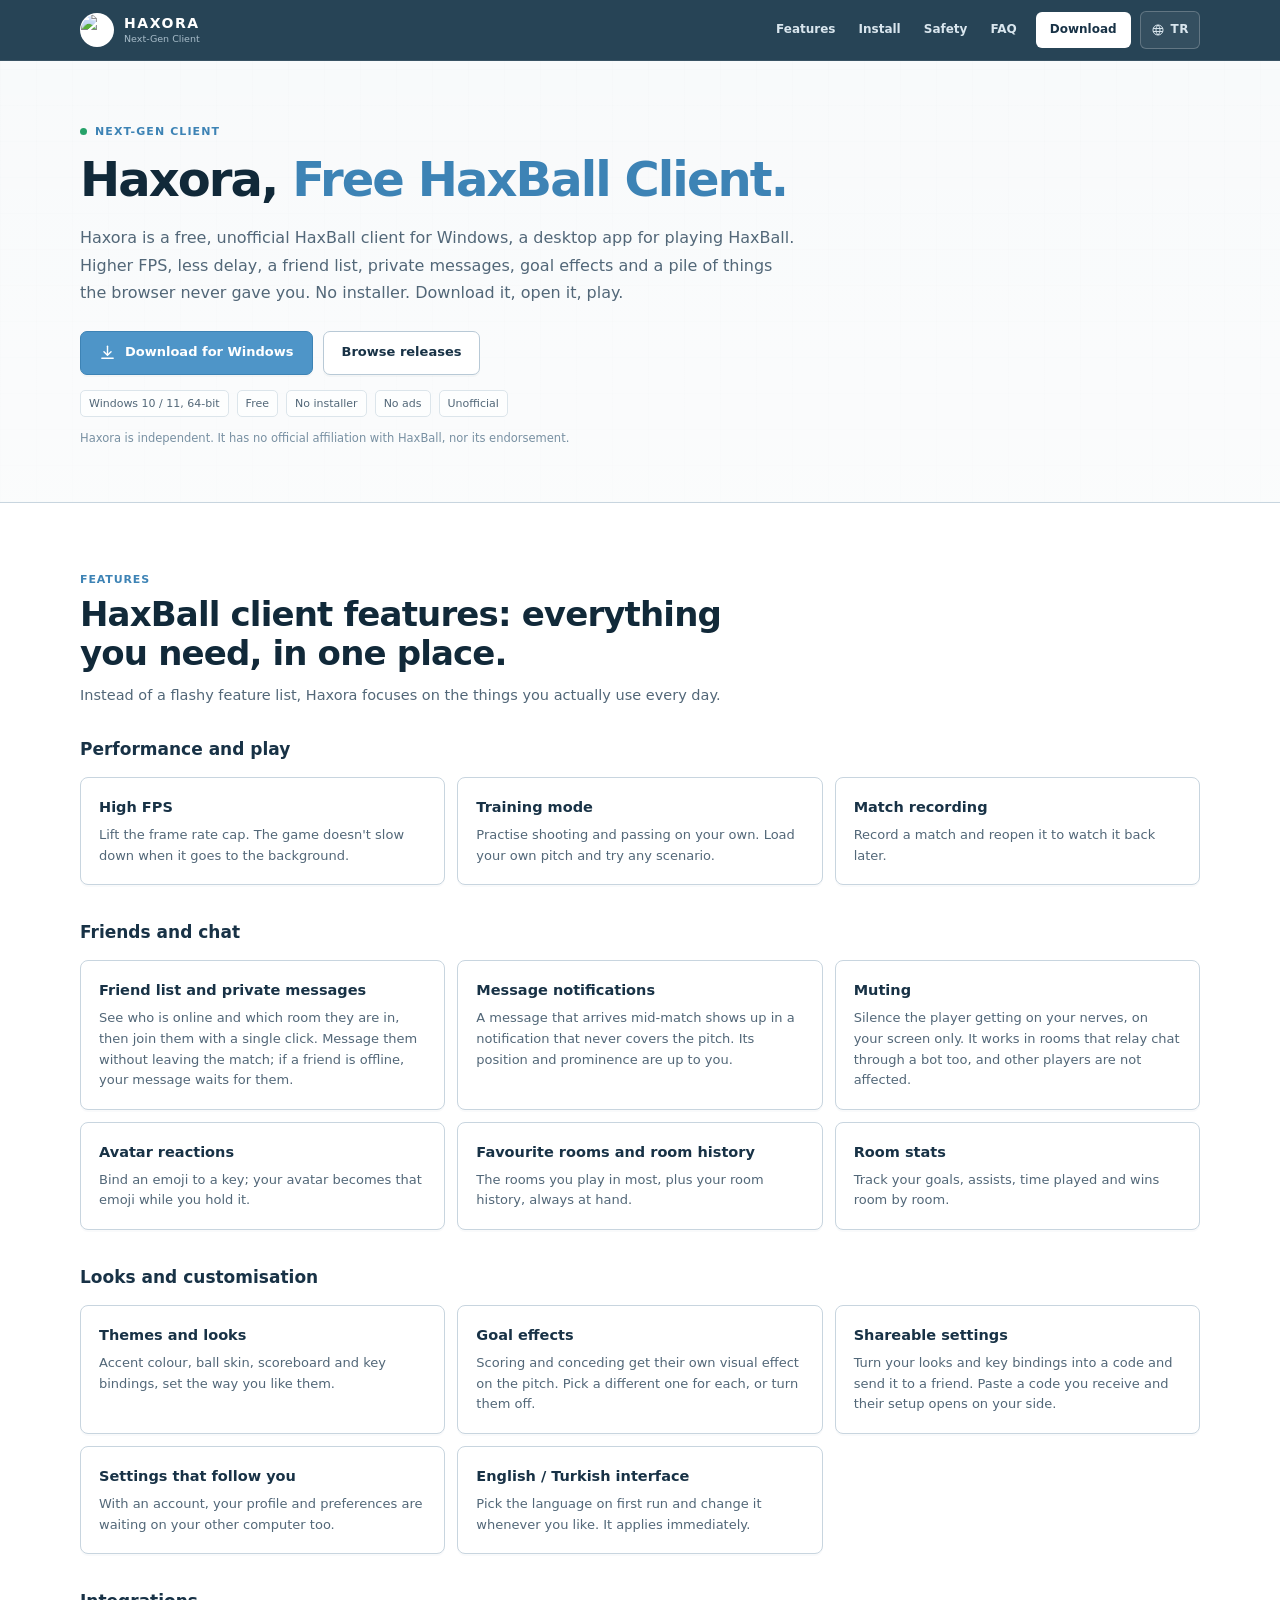
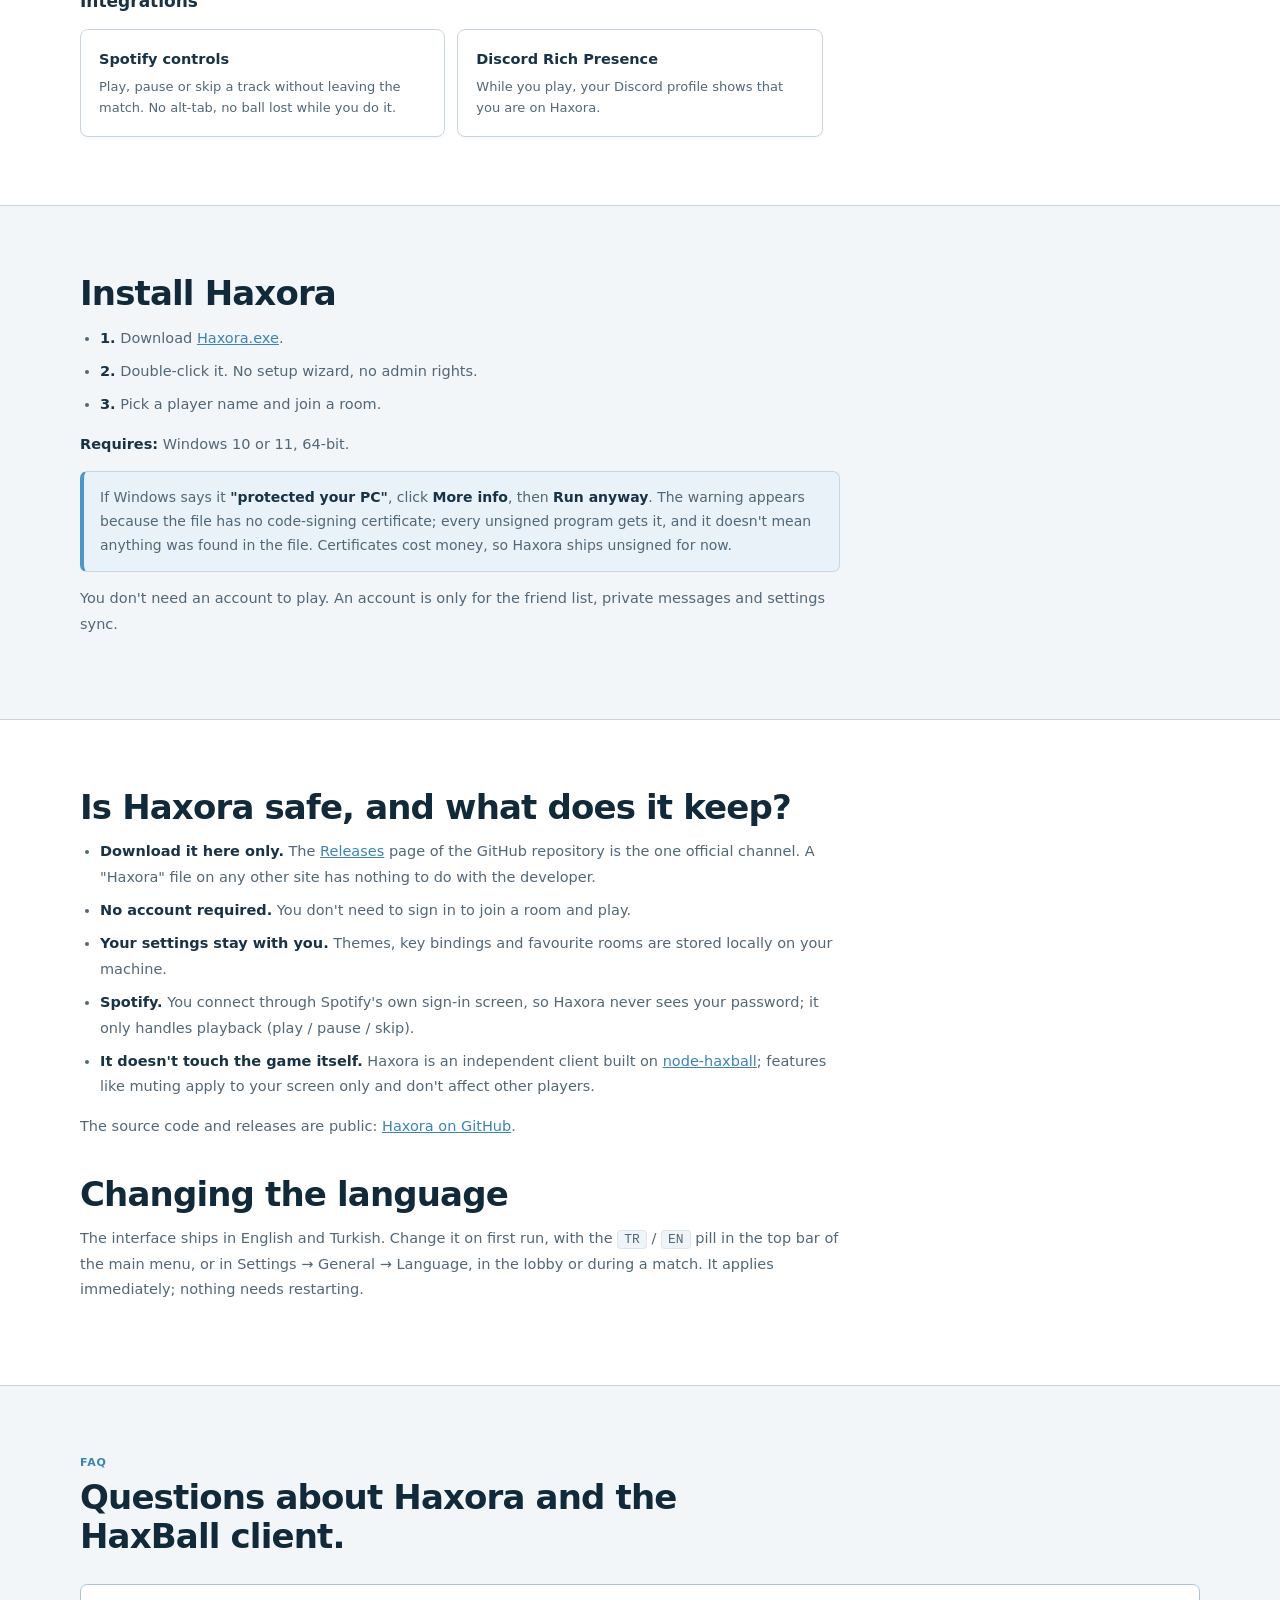
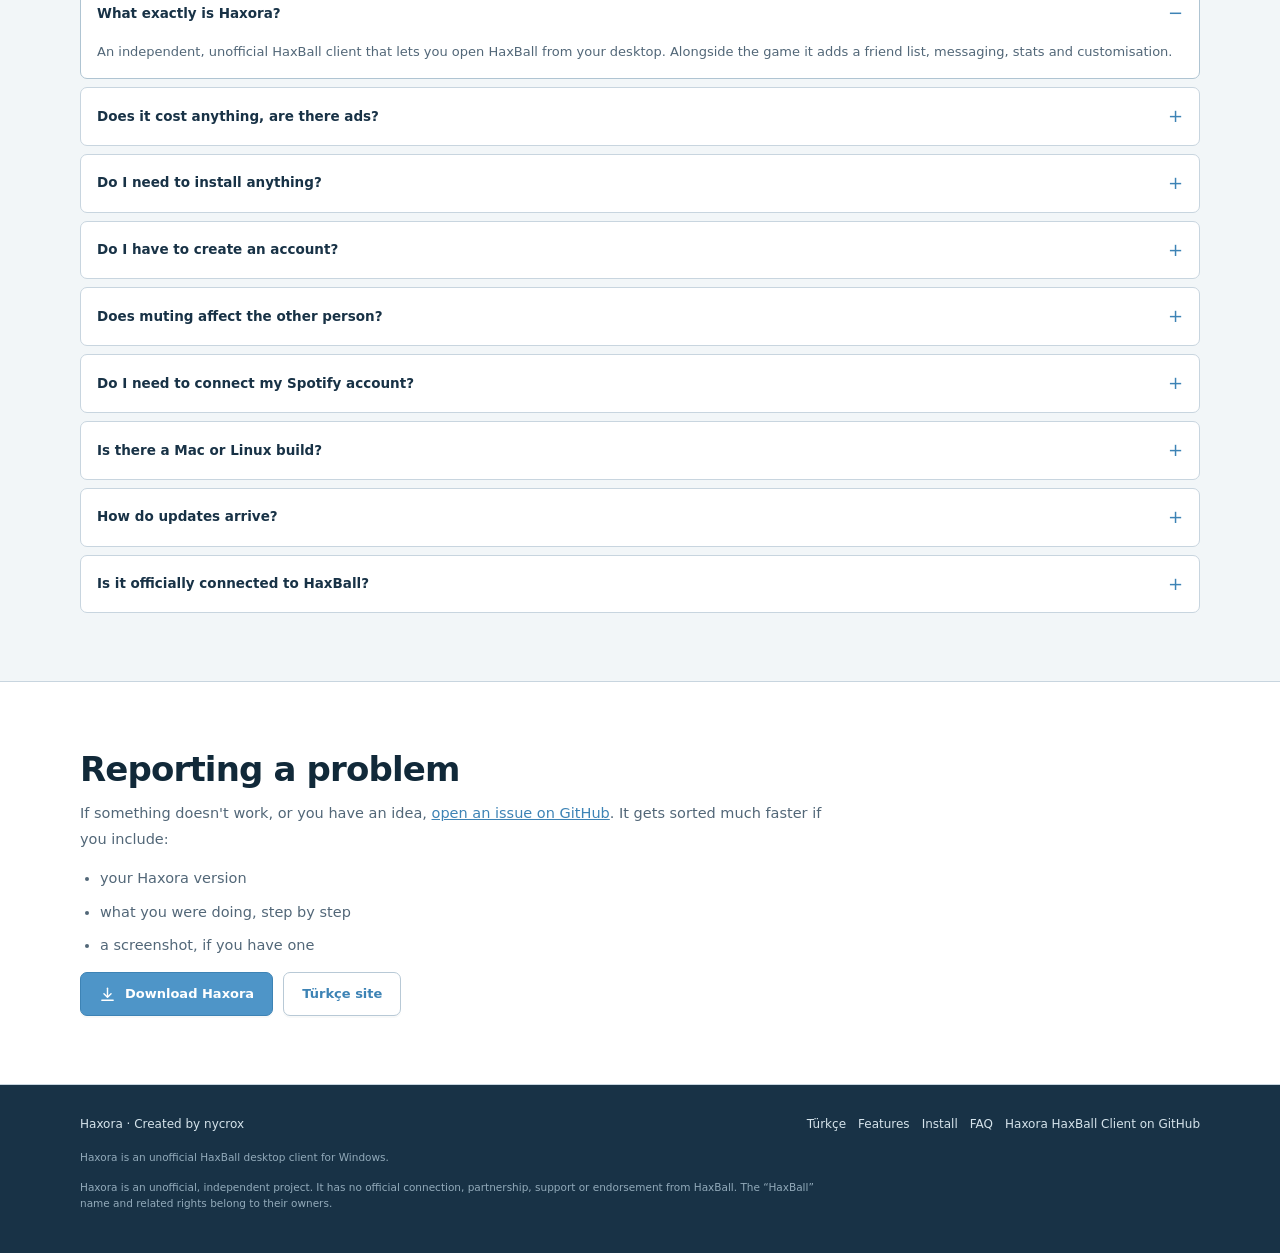
==== docs/en/index.html @ 3c026e1a "Add files via upload" ====
<!doctype html>
<html lang="en">
<head>
<meta charset="utf-8" />
<meta name="google-site-verification" content="Now5xPxrOuB2wj3a2NfiiqLnlZWloico8uXRCIv5dWs" />
<meta name="viewport" content="width=device-width, initial-scale=1" />
<title>Haxora — Free HaxBall Client for Windows | Next-Gen Client</title>
<meta name="description" content="Haxora is a free, unofficial HaxBall client for Windows. High FPS, a friend list, private messages, muting, goal effects, shareable settings, Spotify controls and Discord Rich Presence." />
<meta name="author" content="nycrox" />
<meta name="robots" content="index, follow, max-image-preview:large, max-snippet:-1" />
<meta name="theme-color" content="#203d50" />
<link rel="canonical" href="https://nycr0x.github.io/Haxora-haxball-client/en/" />
<link rel="alternate" hreflang="tr" href="https://nycr0x.github.io/Haxora-haxball-client/" />
<link rel="alternate" hreflang="en" href="https://nycr0x.github.io/Haxora-haxball-client/en/" />
<link rel="alternate" hreflang="x-default" href="https://nycr0x.github.io/Haxora-haxball-client/" />
<link rel="icon" type="image/png" href="../site/Haxora_Icon.png" />
<link rel="apple-touch-icon" href="../site/Haxora_Icon.png" />
<meta property="og:site_name" content="Haxora" />
<meta property="og:locale" content="en_GB" />
<meta property="og:type" content="website" />
<meta property="og:url" content="https://nycr0x.github.io/Haxora-haxball-client/en/" />
<meta property="og:title" content="Haxora — Free HaxBall Client for Windows | Next-Gen Client" />
<meta property="og:description" content="Haxora is a free, unofficial HaxBall client for Windows. High FPS, a friend list, private messages, muting, goal effects, shareable settings, Spotify controls and Discord Rich Presence." />
<meta property="og:image" content="https://nycr0x.github.io/Haxora-haxball-client/site/Haxora_Icon.png" />
<meta property="og:image:alt" content="Haxora logo" />
<meta name="twitter:card" content="summary_large_image" />
<meta name="twitter:title" content="Haxora — Free HaxBall Client for Windows | Next-Gen Client" />
<meta name="twitter:description" content="Haxora is a free, unofficial HaxBall client for Windows. High FPS, a friend list, private messages, muting, goal effects, shareable settings, Spotify controls and Discord Rich Presence." />
<meta name="twitter:image" content="https://nycr0x.github.io/Haxora-haxball-client/site/Haxora_Icon.png" />
<link rel="stylesheet" href="../site/style.css" />
<script type="application/ld+json">
{
  "@context": "https://schema.org",
  "@type": "SoftwareApplication",
  "name": "Haxora",
  "alternateName": "Haxora HaxBall Client",
  "applicationCategory": "GameApplication",
  "applicationSubCategory": "HaxBall client",
  "operatingSystem": "Windows 10, Windows 11",
  "url": "https://nycr0x.github.io/Haxora-haxball-client/en/",
  "downloadUrl": "https://github.com/nycr0x/Haxora-haxball-client/releases/latest",
  "installUrl": "https://github.com/nycr0x/Haxora-haxball-client/releases/latest",
  "image": "https://nycr0x.github.io/Haxora-haxball-client/site/Haxora_Icon.png",
  "description": "Haxora is an independent, unofficial desktop client for HaxBall. It offers high FPS, a friend list, private messages, muting, a training mode, match recording, goal effects, shareable settings, Spotify controls and Discord Rich Presence.",
  "inLanguage": "en",
  "isAccessibleForFree": true,
  "offers": {
    "@type": "Offer",
    "price": "0",
    "priceCurrency": "USD",
    "availability": "https://schema.org/InStock"
  },
  "author": {
    "@type": "Person",
    "name": "nycrox",
    "url": "https://github.com/nycr0x"
  },
  "license": "https://opensource.org/licenses/MIT",
  "sameAs": [
    "https://github.com/nycr0x/Haxora-haxball-client"
  ]
}
</script>
<script type="application/ld+json">
{
  "@context": "https://schema.org",
  "@type": "FAQPage",
  "mainEntity": [
    {
      "@type": "Question",
      "name": "What exactly is Haxora?",
      "acceptedAnswer": {
        "@type": "Answer",
        "text": "An independent, unofficial HaxBall client that lets you open HaxBall from your desktop. Alongside the game it adds a friend list, messaging, stats and customisation."
      }
    },
    {
      "@type": "Question",
      "name": "Does it cost anything, are there ads?",
      "acceptedAnswer": {
        "@type": "Answer",
        "text": "No. Haxora is free and has no ads in it."
      }
    },
    {
      "@type": "Question",
      "name": "Do I need to install anything?",
      "acceptedAnswer": {
        "@type": "Answer",
        "text": "No. Download Haxora.exe and double-click it. There is no setup wizard and no admin rights are needed."
      }
    },
    {
      "@type": "Question",
      "name": "Do I have to create an account?",
      "acceptedAnswer": {
        "@type": "Answer",
        "text": "No. An account is only used for the online features: the friend list, private messages and settings sync. You can join rooms and play without signing in."
      }
    },
    {
      "@type": "Question",
      "name": "Does muting affect the other person?",
      "acceptedAnswer": {
        "@type": "Answer",
        "text": "No. Muting applies to your screen only; everyone else keeps seeing that player."
      }
    },
    {
      "@type": "Question",
      "name": "Do I need to connect my Spotify account?",
      "acceptedAnswer": {
        "@type": "Answer",
        "text": "Yes, once, so the controls can work. You connect through Spotify's own sign-in screen, so Haxora never sees your password; it only handles playback."
      }
    },
    {
      "@type": "Question",
      "name": "Is there a Mac or Linux build?",
      "acceptedAnswer": {
        "@type": "Answer",
        "text": "Right now only Windows 64-bit is supported."
      }
    },
    {
      "@type": "Question",
      "name": "How do updates arrive?",
      "acceptedAnswer": {
        "@type": "Answer",
        "text": "New builds are published on the GitHub Releases page, with the changes written in the release notes."
      }
    },
    {
      "@type": "Question",
      "name": "Is it officially connected to HaxBall?",
      "acceptedAnswer": {
        "@type": "Answer",
        "text": "No. Haxora is an independent project with no official affiliation, partnership or endorsement from HaxBall."
      }
    }
  ]
}
</script>
</head>
<body>

<header class="topbar">
  <div class="wrap topbar-inner">
    <a class="brand" href="../" aria-label="Haxora home">
      <span class="brand-mark"><img src="../site/Haxora_Icon.png" alt="Haxora logo" width="34" height="34" /></span>
      <span class="brand-copy">
        <strong>HAXORA</strong>
        <span>Next-Gen Client</span>
      </span>
    </a>

    <div class="grow"></div>

    <nav class="nav" aria-label="Main menu">
      <a href="#features">Features</a>
      <a href="#install">Install</a>
      <a href="#safety">Safety</a>
      <a href="#faq">FAQ</a>
      <a class="download-nav" href="https://github.com/nycr0x/Haxora-haxball-client/releases/latest">Download</a>
      <a class="lang-btn" href="../" hreflang="tr" lang="tr"><svg viewBox="0 0 24 24" aria-hidden="true"><circle cx="12" cy="12" r="8.6"/><path d="M3.6 9.4h16.8M3.6 14.6h16.8"/><path d="M12 3.4c2.3 2.4 3.4 5.3 3.4 8.6s-1.1 6.2-3.4 8.6c-2.3-2.4-3.4-5.3-3.4-8.6S9.7 5.8 12 3.4Z"/></svg><span>TR</span></a>
    </nav>
  </div>
</header>

<main id="top">
  <section class="page-hero">
    <div class="wrap">
      <p class="eyebrow">Next-Gen Client</p>
      <h1>Haxora, <span>Free HaxBall Client.</span></h1>
      <p class="sub">
        Haxora is a free, unofficial HaxBall client for Windows, a desktop app for playing HaxBall. Higher FPS,
        less delay, a friend list, private messages, goal effects and a pile of things the browser never gave you.
        No installer. Download it, open it, play.
      </p>
      <div class="cta-row">
        <a class="btn primary" href="https://github.com/nycr0x/Haxora-haxball-client/releases/latest"><svg viewBox="0 0 24 24" aria-hidden="true"><path d="M12 3v12"/><path d="M7 11l5 5 5-5"/><path d="M4 20h16"/></svg><span>Download for Windows</span></a>
        <a class="btn" href="https://github.com/nycr0x/Haxora-haxball-client/releases">Browse releases</a>
      </div>
      <div class="hero-meta" aria-label="Haxora at a glance">
        <span class="meta-pill">Windows 10 / 11, 64-bit</span>
        <span class="meta-pill">Free</span>
        <span class="meta-pill">No installer</span>
        <span class="meta-pill">No ads</span>
        <span class="meta-pill">Unofficial</span>
      </div>
      <p class="hero-note">Haxora is independent. It has no official affiliation with HaxBall, nor its endorsement.</p>
    </div>
  </section>

  <section class="section white" id="features">
    <div class="wrap">
      <div class="section-head">
        <p class="section-label">Features</p>
        <h2>HaxBall client features: everything you need, in one place.</h2>
        <p class="lead">Instead of a flashy feature list, Haxora focuses on the things you actually use every day.</p>
      </div>
      <h3 class="group-title">Performance and play</h3>
      <div class="feature-grid roomy">
        <article class="feature">
          <h3>High FPS</h3>
          <p>Lift the frame rate cap. The game doesn&#x27;t slow down when it goes to the background.</p>
        </article>
        <article class="feature">
          <h3>Training mode</h3>
          <p>Practise shooting and passing on your own. Load your own pitch and try any scenario.</p>
        </article>
        <article class="feature">
          <h3>Match recording</h3>
          <p>Record a match and reopen it to watch it back later.</p>
        </article>
      </div>
      <h3 class="group-title">Friends and chat</h3>
      <div class="feature-grid roomy">
        <article class="feature">
          <h3>Friend list and private messages</h3>
          <p>See who is online and which room they are in, then join them with a single click. Message them without leaving the match; if a friend is offline, your message waits for them.</p>
        </article>
        <article class="feature">
          <h3>Message notifications</h3>
          <p>A message that arrives mid-match shows up in a notification that never covers the pitch. Its position and prominence are up to you.</p>
        </article>
        <article class="feature">
          <h3>Muting</h3>
          <p>Silence the player getting on your nerves, on your screen only. It works in rooms that relay chat through a bot too, and other players are not affected.</p>
        </article>
        <article class="feature">
          <h3>Avatar reactions</h3>
          <p>Bind an emoji to a key; your avatar becomes that emoji while you hold it.</p>
        </article>
        <article class="feature">
          <h3>Favourite rooms and room history</h3>
          <p>The rooms you play in most, plus your room history, always at hand.</p>
        </article>
        <article class="feature">
          <h3>Room stats</h3>
          <p>Track your goals, assists, time played and wins room by room.</p>
        </article>
      </div>
      <h3 class="group-title">Looks and customisation</h3>
      <div class="feature-grid roomy">
        <article class="feature">
          <h3>Themes and looks</h3>
          <p>Accent colour, ball skin, scoreboard and key bindings, set the way you like them.</p>
        </article>
        <article class="feature">
          <h3>Goal effects</h3>
          <p>Scoring and conceding get their own visual effect on the pitch. Pick a different one for each, or turn them off.</p>
        </article>
        <article class="feature">
          <h3>Shareable settings</h3>
          <p>Turn your looks and key bindings into a code and send it to a friend. Paste a code you receive and their setup opens on your side.</p>
        </article>
        <article class="feature">
          <h3>Settings that follow you</h3>
          <p>With an account, your profile and preferences are waiting on your other computer too.</p>
        </article>
        <article class="feature">
          <h3>English / Turkish interface</h3>
          <p>Pick the language on first run and change it whenever you like. It applies immediately.</p>
        </article>
      </div>
      <h3 class="group-title">Integrations</h3>
      <div class="feature-grid roomy">
        <article class="feature">
          <h3>Spotify controls</h3>
          <p>Play, pause or skip a track without leaving the match. No alt-tab, no ball lost while you do it.</p>
        </article>
        <article class="feature">
          <h3>Discord Rich Presence</h3>
          <p>While you play, your Discord profile shows that you are on Haxora.</p>
        </article>
      </div>
    </div>
  </section>

  <section class="section soft" id="install">
    <div class="wrap">
      <div class="prose">
        <h2>Install Haxora</h2>
        <ul>
          <li><strong>1.</strong> Download <a href="https://github.com/nycr0x/Haxora-haxball-client/releases/latest">Haxora.exe</a>.</li>
          <li><strong>2.</strong> Double-click it. No setup wizard, no admin rights.</li>
          <li><strong>3.</strong> Pick a player name and join a room.</li>
        </ul>
        <p><strong>Requires:</strong> Windows 10 or 11, 64-bit.</p>
        <div class="notice">
          If Windows says it <strong>"protected your PC"</strong>, click <strong>More info</strong>, then
          <strong>Run anyway</strong>. The warning appears because the file has no code-signing certificate;
          every unsigned program gets it, and it doesn't mean anything was found in the file. Certificates cost
          money, so Haxora ships unsigned for now.
        </div>
        <p>You don't need an account to play. An account is only for the friend list, private messages and settings sync.</p>
      </div>
    </div>
  </section>

  <section class="section white" id="safety">
    <div class="wrap">
      <div class="prose">
        <h2>Is Haxora safe, and what does it keep?</h2>
        <ul>
          <li><strong>Download it here only.</strong> The <a href="https://github.com/nycr0x/Haxora-haxball-client/releases">Releases</a> page of the GitHub repository is the one official channel. A "Haxora" file on any other site has nothing to do with the developer.</li>
          <li><strong>No account required.</strong> You don't need to sign in to join a room and play.</li>
          <li><strong>Your settings stay with you.</strong> Themes, key bindings and favourite rooms are stored locally on your machine.</li>
          <li><strong>Spotify.</strong> You connect through Spotify's own sign-in screen, so Haxora never sees your password; it only handles playback (play / pause / skip).</li>
          <li><strong>It doesn't touch the game itself.</strong> Haxora is an independent client built on <a href="https://github.com/wxyz-abcd/node-haxball">node-haxball</a>; features like muting apply to your screen only and don't affect other players.</li>
        </ul>
        <p>The source code and releases are public: <a href="https://github.com/nycr0x/Haxora-haxball-client">Haxora on GitHub</a>.</p>

        <h2 id="language">Changing the language</h2>
        <p>The interface ships in English and Turkish. Change it on first run, with the <code>TR</code> / <code>EN</code> pill in the top bar of the main menu, or in Settings → General → Language, in the lobby or during a match. It applies immediately; nothing needs restarting.</p>
      </div>
    </div>
  </section>

  <section class="section soft" id="faq">
    <div class="wrap">
      <div class="section-head">
        <p class="section-label">FAQ</p>
        <h2>Questions about Haxora and the HaxBall client.</h2>
      </div>
      <div class="faq">
        <details open>
          <summary>What exactly is Haxora?</summary>
          <p>An independent, unofficial HaxBall client that lets you open HaxBall from your desktop. Alongside the game it adds a friend list, messaging, stats and customisation.</p>
        </details>
        <details>
          <summary>Does it cost anything, are there ads?</summary>
          <p>No. Haxora is free and has no ads in it.</p>
        </details>
        <details>
          <summary>Do I need to install anything?</summary>
          <p>No. Download Haxora.exe and double-click it. There is no setup wizard and no admin rights are needed.</p>
        </details>
        <details>
          <summary>Do I have to create an account?</summary>
          <p>No. An account is only used for the online features: the friend list, private messages and settings sync. You can join rooms and play without signing in.</p>
        </details>
        <details>
          <summary>Does muting affect the other person?</summary>
          <p>No. Muting applies to your screen only; everyone else keeps seeing that player.</p>
        </details>
        <details>
          <summary>Do I need to connect my Spotify account?</summary>
          <p>Yes, once, so the controls can work. You connect through Spotify's own sign-in screen, so Haxora never sees your password; it only handles playback.</p>
        </details>
        <details>
          <summary>Is there a Mac or Linux build?</summary>
          <p>Right now only Windows 64-bit is supported.</p>
        </details>
        <details>
          <summary>How do updates arrive?</summary>
          <p>New builds are published on the GitHub Releases page, with the changes written in the release notes.</p>
        </details>
        <details>
          <summary>Is it officially connected to HaxBall?</summary>
          <p>No. Haxora is an independent project with no official affiliation, partnership or endorsement from HaxBall.</p>
        </details>
      </div>
    </div>
  </section>

  <section class="section white" id="report">
    <div class="wrap">
      <div class="prose">
        <h2>Reporting a problem</h2>
        <p>If something doesn't work, or you have an idea, <a href="https://github.com/nycr0x/Haxora-haxball-client/issues">open an issue on GitHub</a>. It gets sorted much faster if you include:</p>
        <ul>
          <li>your Haxora version</li>
          <li>what you were doing, step by step</li>
          <li>a screenshot, if you have one</li>
        </ul>
        <div class="link-row">
          <a class="btn primary" href="https://github.com/nycr0x/Haxora-haxball-client/releases/latest"><svg viewBox="0 0 24 24" aria-hidden="true"><path d="M12 3v12"/><path d="M7 11l5 5 5-5"/><path d="M4 20h16"/></svg><span>Download Haxora</span></a>
          <a class="btn" href="../">Türkçe site</a>
        </div>
      </div>
    </div>
  </section>
</main>

<footer>
  <div class="wrap">
    <div class="foot">
      <span class="who">Haxora · Created by nycrox</span>
      <span class="grow"></span>
      <a href="../">Türkçe</a>
      <a href="#features">Features</a>
      <a href="#install">Install</a>
      <a href="#faq">FAQ</a>
      <a href="https://github.com/nycr0x/Haxora-haxball-client">Haxora HaxBall Client on GitHub</a>
    </div>
    <p class="disclaimer">Haxora is an unofficial HaxBall desktop client for Windows.</p>
    <p class="disclaimer">Haxora is an unofficial, independent project. It has no official connection, partnership, support or endorsement from HaxBall. The “HaxBall” name and related rights belong to their owners.</p>
  </div>
</footer>

</body>
</html>
---- docs/site/style.css ----
:root {
  --navy: #203d50;
  --navy-2: #183246;
  --navy-3: #112939;
  --page: #e7edf1;
  --surface: #ffffff;
  --surface-2: #f6f9fb;
  --surface-3: #eef4f8;
  --border: #c8d5df;
  --border-soft: #dce5eb;
  --text: #14202b;
  --text-2: #526778;
  --text-3: #7890a2;
  --blue: #4e95c8;
  --blue-2: #3d83b5;
  --blue-soft: #e8f2f8;
  --green: #26a269;
  --orange: #d88620;
  --red: #dd4d4d;
  --radius: 8px;
  --shadow: 0 12px 32px rgba(32, 61, 80, .10);
  --font: "Segoe UI", Inter, system-ui, -apple-system, BlinkMacSystemFont, Arial, sans-serif;
}

* { box-sizing: border-box; }
html { scroll-behavior: smooth; }
body {
  margin: 0;
  background: var(--page);
  color: var(--text);
  font: 14px/1.6 var(--font);
  -webkit-font-smoothing: antialiased;
}
a { color: inherit; }
button, a { -webkit-tap-highlight-color: transparent; }
.wrap { width: min(1120px, calc(100% - 36px)); margin: 0 auto; }

/* Header — client ile aynı sade, koyu üst bar dili */
.topbar {
  position: sticky;
  top: 0;
  z-index: 50;
  background: rgba(32, 61, 80, .96);
  border-bottom: 1px solid rgba(255,255,255,.08);
  backdrop-filter: blur(10px);
}
.topbar-inner {
  min-height: 60px;
  display: flex;
  align-items: center;
  gap: 18px;
}
.brand {
  display: inline-flex;
  align-items: center;
  gap: 10px;
  text-decoration: none;
  color: #fff;
}
.brand-mark {
  width: 34px;
  height: 34px;
  display: grid;
  place-items: center;
  overflow: hidden;
  border-radius: 50%;
  border: 1px solid rgba(255,255,255,.18);
  background: #fff;
}
.brand-mark img { width: 100%; height: 100%; object-fit: cover; }
.brand-copy { display: flex; flex-direction: column; line-height: 1.05; }
.brand-copy strong { font-size: 14px; letter-spacing: .11em; font-weight: 800; }
.brand-copy span { margin-top: 3px; font-size: 9.5px; color: #a8bdca; }
.grow { flex: 1; }
.nav { display: flex; align-items: center; gap: 3px; }
.nav a {
  padding: 8px 10px;
  border-radius: 6px;
  color: #d9e6ee;
  font-size: 12px;
  font-weight: 600;
  text-decoration: none;
  transition: .16s ease;
}
.nav a:hover { background: rgba(255,255,255,.08); color: #fff; }
.nav .download-nav {
  margin-left: 6px;
  padding-inline: 14px;
  background: #fff;
  color: var(--navy-2);
}
.nav .download-nav:hover { background: #edf5fa; color: var(--navy-3); }

/* Dil düğmesi. Bir bağlantı değil, düğme: dar ekranda gezinme bağlantıları
   gizleniyor ama dil seçimi görünür kalmalı — siteye İngilizce bir ziyaretçi
   telefondan da gelebilir. */
.lang-btn {
  margin-left: 6px;
  display: inline-flex;
  align-items: center;
  gap: 6px;
  padding: 7px 11px;
  border: 1px solid rgba(255,255,255,.22);
  border-radius: 6px;
  background: rgba(255,255,255,.06);
  color: #d9e6ee;
  cursor: pointer;
  font: inherit;
  font-size: 11.5px;
  font-weight: 700;
  letter-spacing: .04em;
  transition: .16s ease;
}
.lang-btn:hover { background: rgba(255,255,255,.14); color: #fff; }
.lang-btn svg { width: 14px; height: 14px; fill: none; stroke: currentColor; stroke-width: 1.7; }

/* Hero */
.hero {
  background:
    linear-gradient(rgba(255,255,255,.72), rgba(255,255,255,.82)),
    repeating-linear-gradient(90deg, rgba(32,61,80,.035) 0 1px, transparent 1px 36px),
    repeating-linear-gradient(0deg, rgba(32,61,80,.035) 0 1px, transparent 1px 36px),
    var(--page);
  border-bottom: 1px solid var(--border);
}
.hero-inner {
  display: grid;
  grid-template-columns: 1.02fr .98fr;
  align-items: center;
  gap: 54px;
  padding: 72px 0 76px;
}
.eyebrow {
  display: inline-flex;
  align-items: center;
  gap: 8px;
  margin: 0 0 14px;
  color: var(--blue-2);
  font-size: 11px;
  font-weight: 800;
  letter-spacing: .1em;
  text-transform: uppercase;
}
.eyebrow::before {
  content: "";
  width: 7px;
  height: 7px;
  border-radius: 50%;
  background: var(--green);
}
.hero h1 {
  margin: 0;
  max-width: 580px;
  font-size: clamp(38px, 5.1vw, 58px);
  line-height: 1.02;
  letter-spacing: -.045em;
  font-weight: 760;
  color: var(--navy-3);
}
.hero h1 span { display: block; color: var(--blue-2); }
.hero .sub {
  max-width: 570px;
  margin: 20px 0 0;
  color: var(--text-2);
  font-size: 16px;
  line-height: 1.72;
}
.cta { display: flex; flex-wrap: wrap; gap: 10px; margin-top: 27px; }
.btn {
  min-height: 44px;
  display: inline-flex;
  align-items: center;
  justify-content: center;
  gap: 9px;
  padding: 0 18px;
  border: 1px solid #b8c9d6;
  border-radius: 7px;
  background: #fff;
  color: var(--navy-2);
  font-size: 13px;
  font-weight: 700;
  text-decoration: none;
  box-shadow: 0 2px 0 rgba(32,61,80,.03);
  transition: transform .15s ease, border-color .15s ease, background .15s ease;
}
.btn:hover { transform: translateY(-1px); border-color: #9fb6c6; background: #fbfdff; }
.btn.primary { border-color: var(--blue-2); background: var(--blue); color: #fff; }
.btn.primary:hover { background: var(--blue-2); }
.btn svg { width: 17px; height: 17px; fill: none; stroke: currentColor; stroke-width: 2; stroke-linecap: round; stroke-linejoin: round; }
.hero-meta { display: flex; flex-wrap: wrap; gap: 8px; margin-top: 15px; }
.meta-pill {
  padding: 4px 8px;
  border: 1px solid var(--border-soft);
  border-radius: 5px;
  background: rgba(255,255,255,.72);
  color: var(--text-2);
  font-size: 11px;
}
.hero-note {
  margin: 12px 0 0;
  color: var(--text-3);
  font-size: 11.5px;
  line-height: 1.6;
}

/* HaxBall sahnesi — sahada ufak hareket olsun */
.haxball-scene {
  position: relative;
  min-height: 392px;
  padding: 18px;
  border: 1px solid #b9cbd8;
  border-radius: 10px;
  background: linear-gradient(180deg, #fbfdff 0%, #f4f9fc 100%);
  box-shadow: var(--shadow);
}
.scene-top {
  display: flex;
  align-items: center;
  gap: 9px;
  min-height: 38px;
  padding: 0 4px 12px;
  color: var(--text-2);
  font-size: 11px;
  font-weight: 700;
}
.scene-top .room-name { color: var(--navy-2); font-weight: 800; }
.scene-top .online {
  width: 7px;
  height: 7px;
  border-radius: 50%;
  background: var(--green);
  box-shadow: 0 0 0 0 rgba(38,162,105,.35);
  animation: pulseDot 2.4s infinite;
}
.scene-top .latency { margin-left: auto; color: var(--green); }
.pitch-wrap {
  position: relative;
  height: 316px;
  overflow: hidden;
  border: 7px solid #d9e5ec;
  border-radius: 8px;
  background: linear-gradient(180deg, #7e9cac 0%, #6f8fa1 100%);
  box-shadow: inset 0 0 0 1px rgba(18,41,57,.18);
}
.pitch-wrap::before,
.pitch-wrap::after {
  content: "";
  position: absolute;
  inset: 16px;
  pointer-events: none;
}
.pitch-wrap::before {
  background:
    linear-gradient(90deg, rgba(255,255,255,.06) 50%, transparent 50%),
    linear-gradient(0deg, rgba(255,255,255,.05) 50%, transparent 50%);
  background-size: 120px 100%, 100% 90px;
  opacity: .35;
}
.pitch-wrap::after {
  inset: auto 14px 14px 14px;
  height: 64px;
  background: linear-gradient(180deg, rgba(18,41,57,0), rgba(18,41,57,.08));
}
.pitch {
  position: absolute;
  inset: 16px;
  border: 2px solid rgba(255,255,255,.86);
  border-radius: 2px;
}
.pitch::before {
  content: "";
  position: absolute;
  top: 0;
  bottom: 0;
  left: 50%;
  width: 2px;
  background: rgba(255,255,255,.82);
  transform: translateX(-50%);
}
.pitch::after {
  content: "";
  position: absolute;
  width: 88px;
  height: 88px;
  top: 50%;
  left: 50%;
  border: 2px solid rgba(255,255,255,.82);
  border-radius: 50%;
  transform: translate(-50%, -50%);
}
.goal {
  position: absolute;
  top: 50%;
  width: 18px;
  height: 84px;
  border: 3px solid rgba(255,255,255,.88);
  transform: translateY(-50%);
}
.goal.left { left: -3px; border-left: 0; }
.goal.right { right: -3px; border-right: 0; }
.disc {
  position: absolute;
  width: 31px;
  height: 31px;
  border: 4px solid rgba(255,255,255,.92);
  border-radius: 50%;
  box-shadow: 0 3px 8px rgba(20,32,43,.18);
  will-change: transform;
}
.disc::after {
  content: "";
  position: absolute;
  left: 50%;
  top: 50%;
  width: 7px;
  height: 7px;
  border-radius: 50%;
  background: rgba(255,255,255,.34);
  transform: translate(-50%, -50%);
}
.disc.blue { background: #4587c1; }
.disc.red { background: #d85555; }
.disc.b1 { left: 22%; top: 39%; animation: moveB1 7.5s ease-in-out infinite; }
.disc.b2 { left: 36%; top: 62%; animation: moveB2 7.5s ease-in-out infinite; }
.disc.r1 { left: 66%; top: 43%; animation: moveR1 7.5s ease-in-out infinite; }
.disc.r2 { left: 55%; top: 24%; animation: moveR2 7.5s ease-in-out infinite; }
.ball {
  position: absolute;
  left: 51%;
  top: 50%;
  width: 20px;
  height: 20px;
  border: 3px solid rgba(43,49,53,.72);
  border-radius: 50%;
  background: #fff;
  transform: translate(-50%, -50%);
  box-shadow: 0 2px 5px rgba(20,32,43,.22);
  animation: moveBall 7.5s linear infinite;
  will-change: left, top;
}
.ball::before {
  content: "";
  position: absolute;
  inset: -8px;
  border-radius: 50%;
  background: radial-gradient(circle, rgba(255,255,255,.35), rgba(255,255,255,0) 70%);
  opacity: .65;
}
.score {
  position: absolute;
  top: 11px;
  left: 50%;
  z-index: 2;
  display: flex;
  align-items: center;
  gap: 7px;
  padding: 5px 10px;
  border-radius: 5px;
  background: rgba(17,41,57,.88);
  color: #fff;
  font-size: 11px;
  font-weight: 800;
  transform: translateX(-50%);
  box-shadow: 0 3px 10px rgba(17,41,57,.16);
}
.score .b { color: #84c0f1; }
.score .r { color: #ff9898; }
.scene-badge {
  position: absolute;
  right: 22px;
  bottom: 22px;
  display: inline-flex;
  align-items: center;
  gap: 7px;
  padding: 7px 9px;
  border: 1px solid rgba(255,255,255,.72);
  border-radius: 999px;
  background: rgba(255,255,255,.88);
  color: var(--navy-2);
  font-size: 10.5px;
  font-weight: 800;
  backdrop-filter: blur(5px);
}
.scene-badge img { width: 20px; height: 20px; border-radius: 50%; }

@keyframes pulseDot {
  0%, 100% { box-shadow: 0 0 0 0 rgba(38,162,105,.3); }
  50% { box-shadow: 0 0 0 6px rgba(38,162,105,0); }
}
@keyframes moveB1 {
  0% { transform: translate(0, 0); }
  18% { transform: translate(36px, -8px); }
  34% { transform: translate(54px, -14px); }
  49% { transform: translate(14px, 10px); }
  67% { transform: translate(-6px, 18px); }
  84% { transform: translate(18px, 6px); }
  100% { transform: translate(0, 0); }
}
@keyframes moveB2 {
  0% { transform: translate(0, 0); }
  20% { transform: translate(-10px, -16px); }
  36% { transform: translate(18px, -34px); }
  52% { transform: translate(36px, -20px); }
  72% { transform: translate(18px, 10px); }
  100% { transform: translate(0, 0); }
}
@keyframes moveR1 {
  0% { transform: translate(0, 0); }
  18% { transform: translate(-18px, 8px); }
  34% { transform: translate(-40px, -4px); }
  52% { transform: translate(-8px, -18px); }
  70% { transform: translate(8px, -4px); }
  100% { transform: translate(0, 0); }
}
@keyframes moveR2 {
  0% { transform: translate(0, 0); }
  16% { transform: translate(-12px, 18px); }
  30% { transform: translate(-32px, 28px); }
  48% { transform: translate(-8px, 12px); }
  66% { transform: translate(12px, -4px); }
  84% { transform: translate(2px, -10px); }
  100% { transform: translate(0, 0); }
}
@keyframes moveBall {
  0%   { left: 50%; top: 50%; }
  14%  { left: 44%; top: 46%; }
  26%  { left: 39%; top: 48%; }
  40%  { left: 47%; top: 60%; }
  54%  { left: 58%; top: 53%; }
  67%  { left: 63%; top: 41%; }
  79%  { left: 55%; top: 32%; }
  91%  { left: 49%; top: 43%; }
  100% { left: 50%; top: 50%; }
}

/* içerik */
.section { padding: 68px 0; border-bottom: 1px solid var(--border); }
.section.white { background: #fff; }
.section.soft { background: #f2f6f8; }
.section-head { max-width: 650px; margin-bottom: 28px; }
.hero-copy, .section-head, .download-box, .haxball-scene { align-self: stretch; }
.section-label { margin: 0 0 7px; color: var(--blue-2); font-size: 11px; font-weight: 800; text-transform: uppercase; letter-spacing: .08em; }
h2 { margin: 0; color: var(--navy-3); font-size: clamp(25px, 3vw, 34px); line-height: 1.15; letter-spacing: -.025em; }
.lead { margin: 11px 0 0; color: var(--text-2); font-size: 14.5px; }

.feature-grid {
  display: grid;
  grid-template-columns: repeat(3, 1fr);
  gap: 12px;
}
.feature {
  min-height: 170px;
  padding: 18px;
  border: 1px solid var(--border);
  border-radius: var(--radius);
  background: var(--surface);
  box-shadow: 0 2px 0 rgba(32,61,80,.025);
  display: flex;
  flex-direction: column;
}
.feature:hover { border-color: #aec2d0; }
.feature-icon {
  width: 34px;
  height: 34px;
  display: grid;
  place-items: center;
  margin-bottom: 13px;
  border: 1px solid #c5d7e3;
  border-radius: 7px;
  background: var(--blue-soft);
  color: var(--blue-2);
}
.feature-icon svg { width: 18px; height: 18px; fill: none; stroke: currentColor; stroke-width: 1.8; stroke-linecap: round; stroke-linejoin: round; }
.feature h3 { margin: 0 0 6px; color: var(--navy-2); font-size: 14.5px; }
.feature p { margin: 0; color: var(--text-2); font-size: 13px; line-height: 1.58; }

.install {
  display: grid;
  grid-template-columns: .9fr 1.1fr;
  gap: 42px;
  align-items: start;
}
.steps { display: grid; gap: 9px; margin: 0; padding: 0; list-style: none; }
.steps li {
  display: flex;
  align-items: center;
  gap: 12px;
  min-height: 56px;
  padding: 11px 13px;
  border: 1px solid var(--border);
  border-radius: 7px;
  background: #fff;
}
.steps .n {
  width: 28px;
  height: 28px;
  flex: 0 0 auto;
  display: grid;
  place-items: center;
  border-radius: 50%;
  background: var(--navy);
  color: #fff;
  font-size: 11px;
  font-weight: 800;
}
.steps strong { color: var(--navy-2); }
.install-note {
  margin-top: 12px;
  color: var(--text-3);
  font-size: 11.5px;
}
.download-box {
  padding: 18px;
  border: 1px solid #b9cbd8;
  border-radius: 9px;
  background: #f8fbfd;
}
.download-box-top {
  display: flex;
  align-items: center;
  gap: 12px;
  padding-bottom: 15px;
  border-bottom: 1px solid var(--border-soft);
}
.download-box-top img { width: 42px; height: 42px; border-radius: 50%; }
.download-box-top strong { display: block; color: var(--navy-2); font-size: 15px; }
.download-box-top span { display: block; margin-top: 2px; color: var(--text-3); font-size: 11px; }
.release-meta { display: grid; grid-template-columns: repeat(3, 1fr); gap: 8px; margin: 14px 0; }
.release-meta div { padding: 9px; border: 1px solid var(--border-soft); border-radius: 6px; background: #fff; }
.release-meta small { display: block; color: var(--text-3); font-size: 9.5px; text-transform: uppercase; letter-spacing: .07em; }
.release-meta b { display: block; margin-top: 3px; color: var(--navy-2); font-size: 12px; }
.download-box .btn { width: 100%; }

.faq { display: grid; gap: 8px; }
.faq details { border: 1px solid var(--border); border-radius: 7px; background: #fff; }
.faq details[open] { border-color: #afc4d2; }
.faq summary {
  display: flex;
  align-items: center;
  gap: 12px;
  padding: 14px 16px;
  color: var(--navy-2);
  cursor: pointer;
  font-size: 13.5px;
  font-weight: 700;
  list-style: none;
}
.faq summary::-webkit-details-marker { display: none; }
.faq summary::after {
  content: "+";
  margin-left: auto;
  color: var(--blue-2);
  font-size: 18px;
  font-weight: 500;
}
.faq details[open] summary::after { content: "−"; }
.faq p { margin: 0; padding: 0 16px 15px; color: var(--text-2); font-size: 13px; }

.release {
  overflow: hidden;
  border: 1px solid var(--border);
  border-radius: 8px;
  background: #fff;
}
.release-head {
  display: flex;
  flex-wrap: wrap;
  align-items: center;
  gap: 10px;
  padding: 12px 15px;
  border-bottom: 1px solid var(--border-soft);
  background: #f4f8fa;
}
.release-head strong { color: var(--navy-2); font-size: 12px; }
.release-head span { color: var(--text-3); font-size: 11px; }
.release-body {
  max-height: 320px;
  padding: 16px;
  overflow: auto;
  color: var(--text-2);
  font-size: 12.5px;
  line-height: 1.65;
  white-space: pre-wrap;
}

footer { padding: 30px 0 42px; background: var(--navy-2); color: #d5e3eb; }
.foot { display: flex; flex-wrap: wrap; align-items: center; gap: 12px; }
.foot .who { font-size: 12px; }
.foot a { color: #d5e3eb; text-decoration: none; font-size: 12px; }
.foot a:hover { color: #fff; }
.disclaimer { max-width: 760px; margin: 14px 0 0; color: #92aaba; font-size: 10.5px; line-height: 1.55; }

.more { margin-top: 22px; }
.reveal { opacity: 0; transform: translateY(9px); transition: opacity .45s ease, transform .45s ease; }
.reveal.in { opacity: 1; transform: none; }
:focus-visible { outline: 2px solid var(--blue); outline-offset: 3px; }

@media (max-width: 940px) {
  .hero-inner { grid-template-columns: 1fr; padding: 55px 0 60px; }
  .haxball-scene { max-width: 650px; width: 100%; }
  .feature-grid { grid-template-columns: repeat(2, 1fr); }
  .install { grid-template-columns: 1fr; gap: 28px; }
}
@media (max-width: 680px) {
  .wrap { width: min(100% - 24px, 1120px); }
  .topbar-inner { min-height: 56px; }
  .nav a:not(.download-nav) { display: none; }
  .hero-inner { gap: 34px; padding: 42px 0 48px; }
  .hero h1 { font-size: 39px; }
  .hero .sub { font-size: 14.5px; }
  .haxball-scene { min-height: 328px; padding: 12px; }
  .pitch-wrap { height: 264px; }
  .scene-top { padding-bottom: 10px; }
  .feature-grid { grid-template-columns: 1fr; }
  .section { padding: 52px 0; }
  .release-meta { grid-template-columns: 1fr; }
}
@media (prefers-reduced-motion: reduce) {
  html { scroll-behavior: auto; }
  *, *::before, *::after { transition: none !important; animation: none !important; }
  .reveal { opacity: 1; transform: none; }
}

.lang-btn { text-decoration: none; }
.page-hero {
  background:
    linear-gradient(rgba(255,255,255,.72), rgba(255,255,255,.82)),
    repeating-linear-gradient(90deg, rgba(32,61,80,.035) 0 1px, transparent 1px 36px),
    repeating-linear-gradient(0deg, rgba(32,61,80,.035) 0 1px, transparent 1px 36px),
    var(--page);
  border-bottom: 1px solid var(--border);
  padding: 58px 0 54px;
}
.page-hero h1 {
  margin: 0;
  max-width: 760px;
  font-size: clamp(32px, 4.4vw, 48px);
  line-height: 1.08;
  letter-spacing: -.04em;
  font-weight: 760;
  color: var(--navy-3);
}
.page-hero h1 span { color: var(--blue-2); }
.page-hero .sub {
  max-width: 720px;
  margin: 18px 0 0;
  color: var(--text-2);
  font-size: 16px;
  line-height: 1.72;
}
.crumbs { margin: 0 0 16px; color: var(--text-3); font-size: 12px; }
.crumbs a { color: var(--blue-2); text-decoration: none; }
.crumbs a:hover { text-decoration: underline; }
.prose { max-width: 760px; }
.prose h2 { margin: 0 0 12px; }
.prose * + h2 { margin-top: 36px; }
.prose p { margin: 0 0 14px; color: var(--text-2); font-size: 14.5px; line-height: 1.75; }
.prose ul { margin: 0 0 14px; padding-left: 20px; color: var(--text-2); font-size: 14.5px; line-height: 1.75; }
.prose li { margin-bottom: 8px; }
.prose strong { color: var(--navy-2); }
.prose a { color: var(--blue-2); }
.prose code {
  padding: 1px 6px;
  border: 1px solid var(--border-soft);
  border-radius: 4px;
  background: var(--surface-3);
  font-size: 13px;
}
.notice {
  max-width: 760px;
  margin: 0 0 14px;
  padding: 14px 16px;
  border: 1px solid #c5d7e3;
  border-left: 4px solid var(--blue);
  border-radius: 7px;
  background: var(--blue-soft);
  color: var(--text-2);
  font-size: 14px;
  line-height: 1.7;
}
.notice strong { color: var(--navy-2); }
.group-title { margin: 34px 0 14px; color: var(--navy-2); font-size: 17px; }
.group-title:first-of-type { margin-top: 0; }
.feature-grid.roomy .feature { min-height: 0; }
.cta-row { display: flex; flex-wrap: wrap; gap: 10px; margin-top: 24px; }
.link-row { display: flex; flex-wrap: wrap; gap: 10px; margin-top: 8px; }
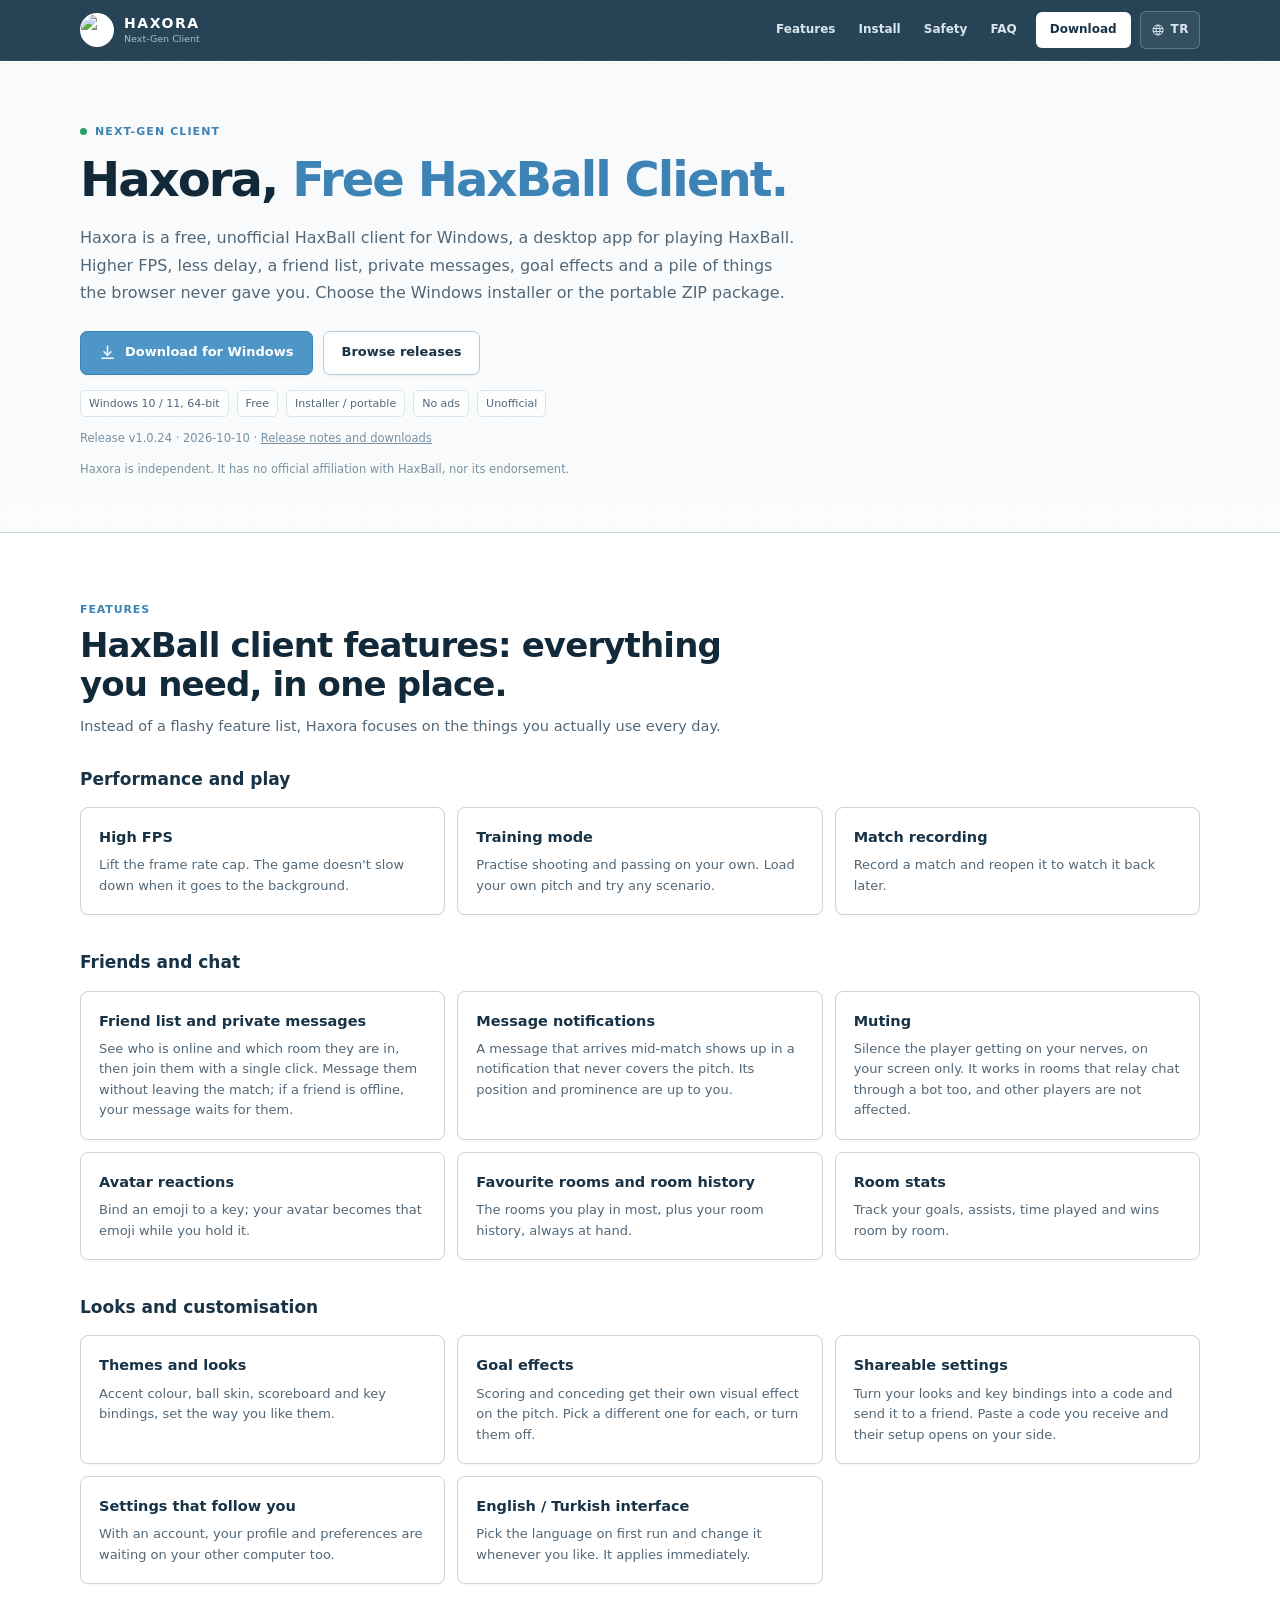
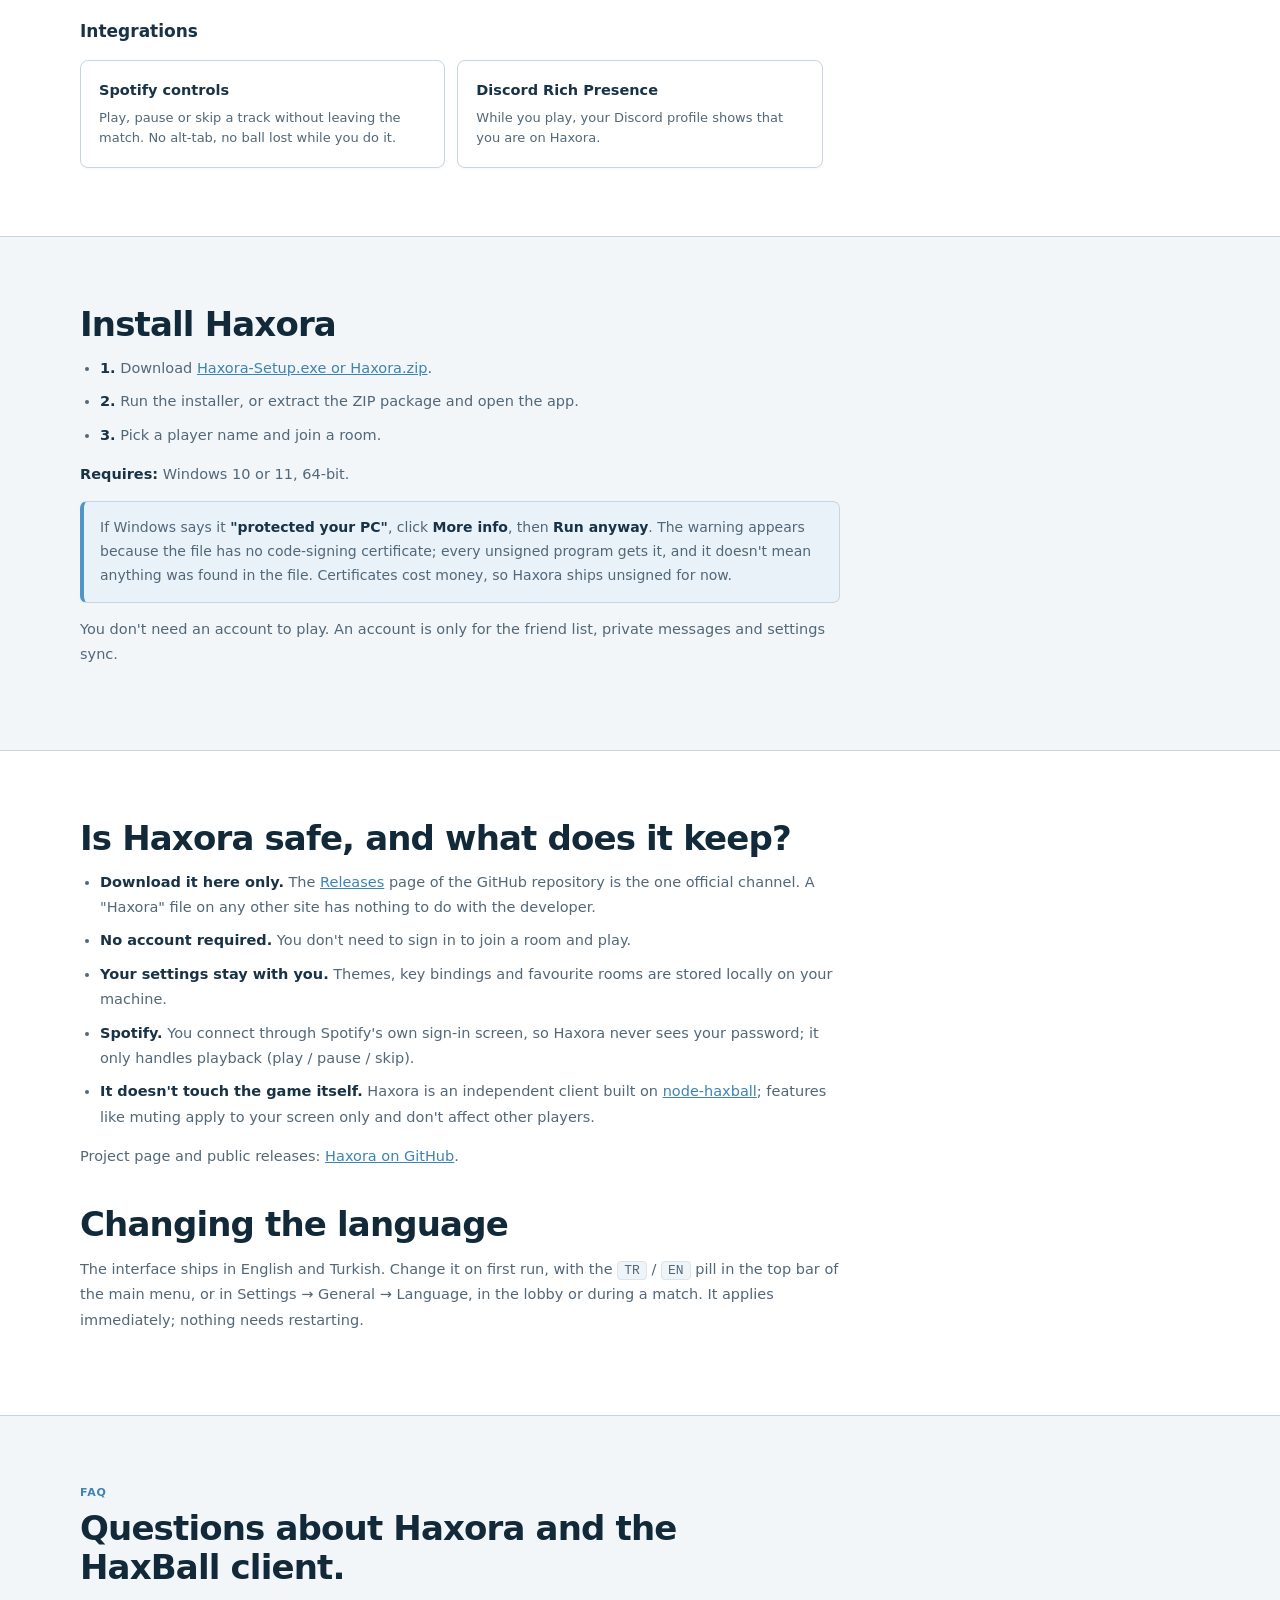
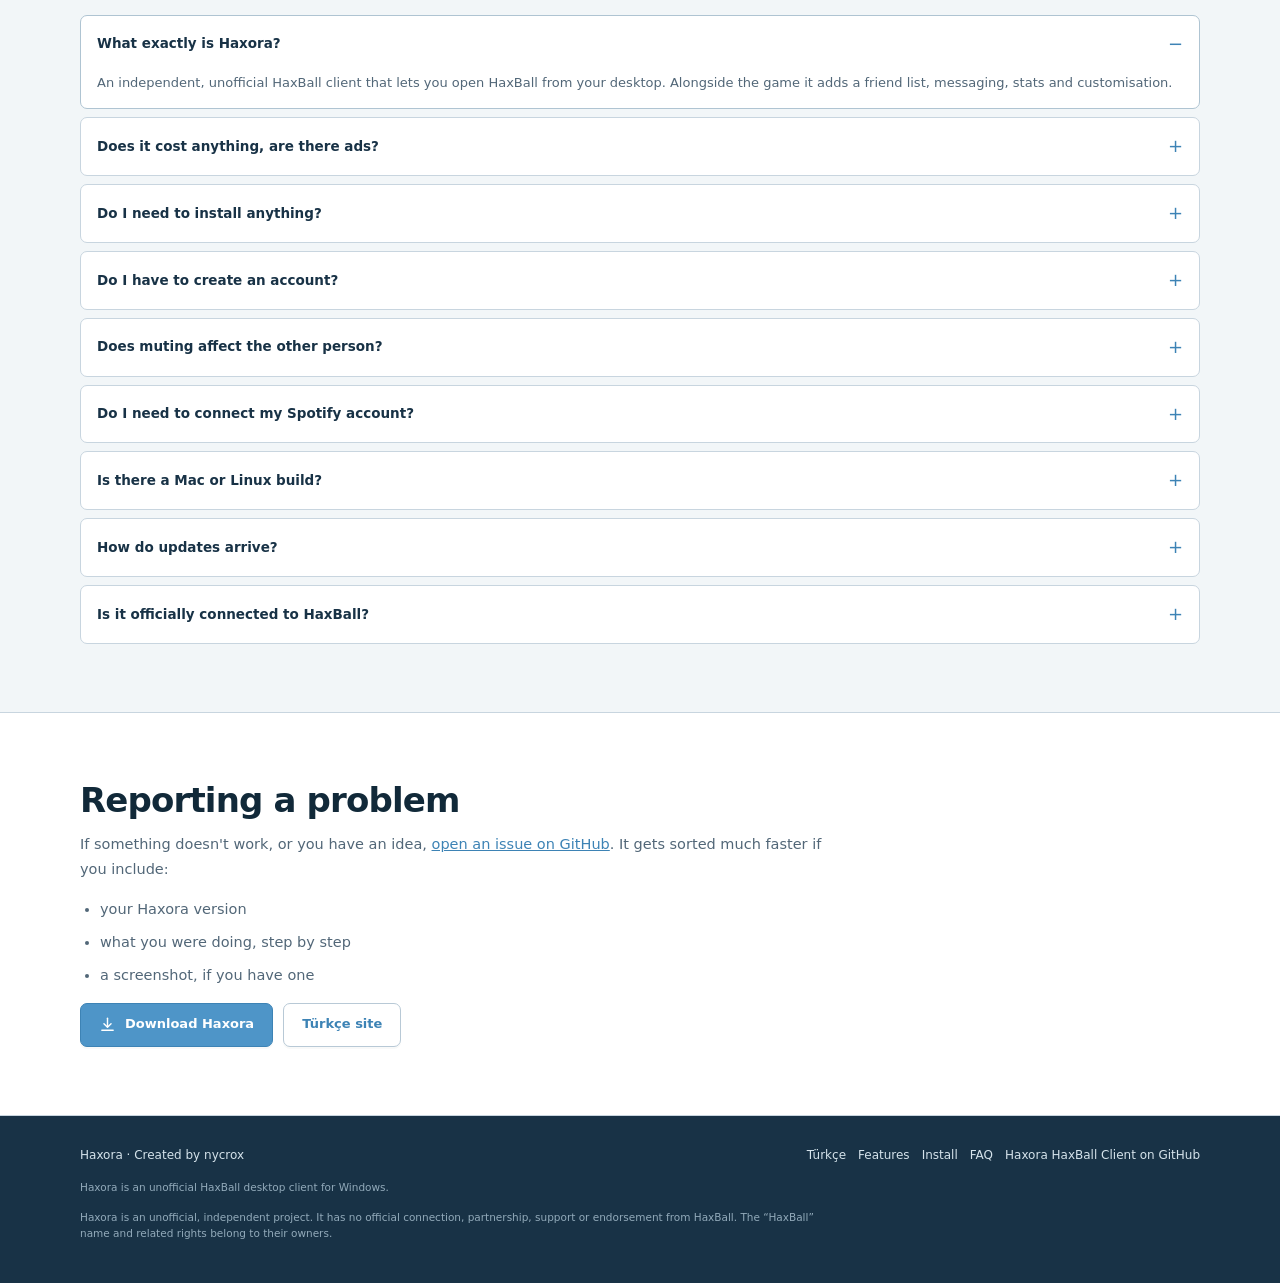
==== commit 2df998db: "Page Update" ====
--- a/docs/en/index.html
+++ b/docs/en/index.html
@@ -58,7 +58,8 @@
   "license": "https://opensource.org/licenses/MIT",
   "sameAs": [
     "https://github.com/nycr0x/Haxora-haxball-client"
-  ]
+  ],
+  "softwareVersion": "1.0.24"
 }
 </script>
 <script type="application/ld+json">
@@ -87,7 +88,7 @@
       "name": "Do I need to install anything?",
       "acceptedAnswer": {
         "@type": "Answer",
-        "text": "No. Download Haxora.exe and double-click it. There is no setup wizard and no admin rights are needed."
+        "text": "Choose Haxora-Setup.exe to install, or extract Haxora.zip to use the portable version."
       }
     },
     {
@@ -175,7 +176,7 @@
       <p class="sub">
         Haxora is a free, unofficial HaxBall client for Windows, a desktop app for playing HaxBall. Higher FPS,
         less delay, a friend list, private messages, goal effects and a pile of things the browser never gave you.
-        No installer. Download it, open it, play.
+        Choose the Windows installer or the portable ZIP package.
       </p>
       <div class="cta-row">
         <a class="btn primary" href="https://github.com/nycr0x/Haxora-haxball-client/releases/latest"><svg viewBox="0 0 24 24" aria-hidden="true"><path d="M12 3v12"/><path d="M7 11l5 5 5-5"/><path d="M4 20h16"/></svg><span>Download for Windows</span></a>
@@ -184,10 +185,13 @@
       <div class="hero-meta" aria-label="Haxora at a glance">
         <span class="meta-pill">Windows 10 / 11, 64-bit</span>
         <span class="meta-pill">Free</span>
-        <span class="meta-pill">No installer</span>
+        <span class="meta-pill">Installer / portable</span>
         <span class="meta-pill">No ads</span>
         <span class="meta-pill">Unofficial</span>
       </div>
+      <!-- release-summary:start -->
+<p class="hero-note">Release v1.0.24 · <time datetime="2026-10-10">2026-10-10</time> · <a href="https://github.com/nycr0x/Haxora-haxball-client/releases/tag/v1.0.24">Release notes and downloads</a></p>
+<!-- release-summary:end -->
       <p class="hero-note">Haxora is independent. It has no official affiliation with HaxBall, nor its endorsement.</p>
     </div>
   </section>
@@ -283,8 +287,8 @@
       <div class="prose">
         <h2>Install Haxora</h2>
         <ul>
-          <li><strong>1.</strong> Download <a href="https://github.com/nycr0x/Haxora-haxball-client/releases/latest">Haxora.exe</a>.</li>
-          <li><strong>2.</strong> Double-click it. No setup wizard, no admin rights.</li>
+          <li><strong>1.</strong> Download <a href="https://github.com/nycr0x/Haxora-haxball-client/releases/latest">Haxora-Setup.exe or Haxora.zip</a>.</li>
+          <li><strong>2.</strong> Run the installer, or extract the ZIP package and open the app.</li>
           <li><strong>3.</strong> Pick a player name and join a room.</li>
         </ul>
         <p><strong>Requires:</strong> Windows 10 or 11, 64-bit.</p>
@@ -310,7 +314,7 @@
           <li><strong>Spotify.</strong> You connect through Spotify's own sign-in screen, so Haxora never sees your password; it only handles playback (play / pause / skip).</li>
           <li><strong>It doesn't touch the game itself.</strong> Haxora is an independent client built on <a href="https://github.com/wxyz-abcd/node-haxball">node-haxball</a>; features like muting apply to your screen only and don't affect other players.</li>
         </ul>
-        <p>The source code and releases are public: <a href="https://github.com/nycr0x/Haxora-haxball-client">Haxora on GitHub</a>.</p>
+        <p>Project page and public releases: <a href="https://github.com/nycr0x/Haxora-haxball-client">Haxora on GitHub</a>.</p>
 
         <h2 id="language">Changing the language</h2>
         <p>The interface ships in English and Turkish. Change it on first run, with the <code>TR</code> / <code>EN</code> pill in the top bar of the main menu, or in Settings → General → Language, in the lobby or during a match. It applies immediately; nothing needs restarting.</p>
@@ -335,7 +339,7 @@
         </details>
         <details>
           <summary>Do I need to install anything?</summary>
-          <p>No. Download Haxora.exe and double-click it. There is no setup wizard and no admin rights are needed.</p>
+          <p>Choose Haxora-Setup.exe to install, or extract Haxora.zip to use the portable version.</p>
         </details>
         <details>
           <summary>Do I have to create an account?</summary>
--- a/docs/site/style.css
+++ b/docs/site/style.css
@@ -591,7 +591,7 @@
 .disclaimer { max-width: 760px; margin: 14px 0 0; color: #92aaba; font-size: 10.5px; line-height: 1.55; }
 
 .more { margin-top: 22px; }
-.reveal { opacity: 0; transform: translateY(9px); transition: opacity .45s ease, transform .45s ease; }
+.reveal { opacity: 1; transform: none; }
 .reveal.in { opacity: 1; transform: none; }
 :focus-visible { outline: 2px solid var(--blue); outline-offset: 3px; }
 
@@ -604,7 +604,7 @@
 @media (max-width: 680px) {
   .wrap { width: min(100% - 24px, 1120px); }
   .topbar-inner { min-height: 56px; }
-  .nav a:not(.download-nav) { display: none; }
+  .nav a:not(.download-nav):not(.lang-btn) { display: none; }
   .hero-inner { gap: 34px; padding: 42px 0 48px; }
   .hero h1 { font-size: 39px; }
   .hero .sub { font-size: 14.5px; }
